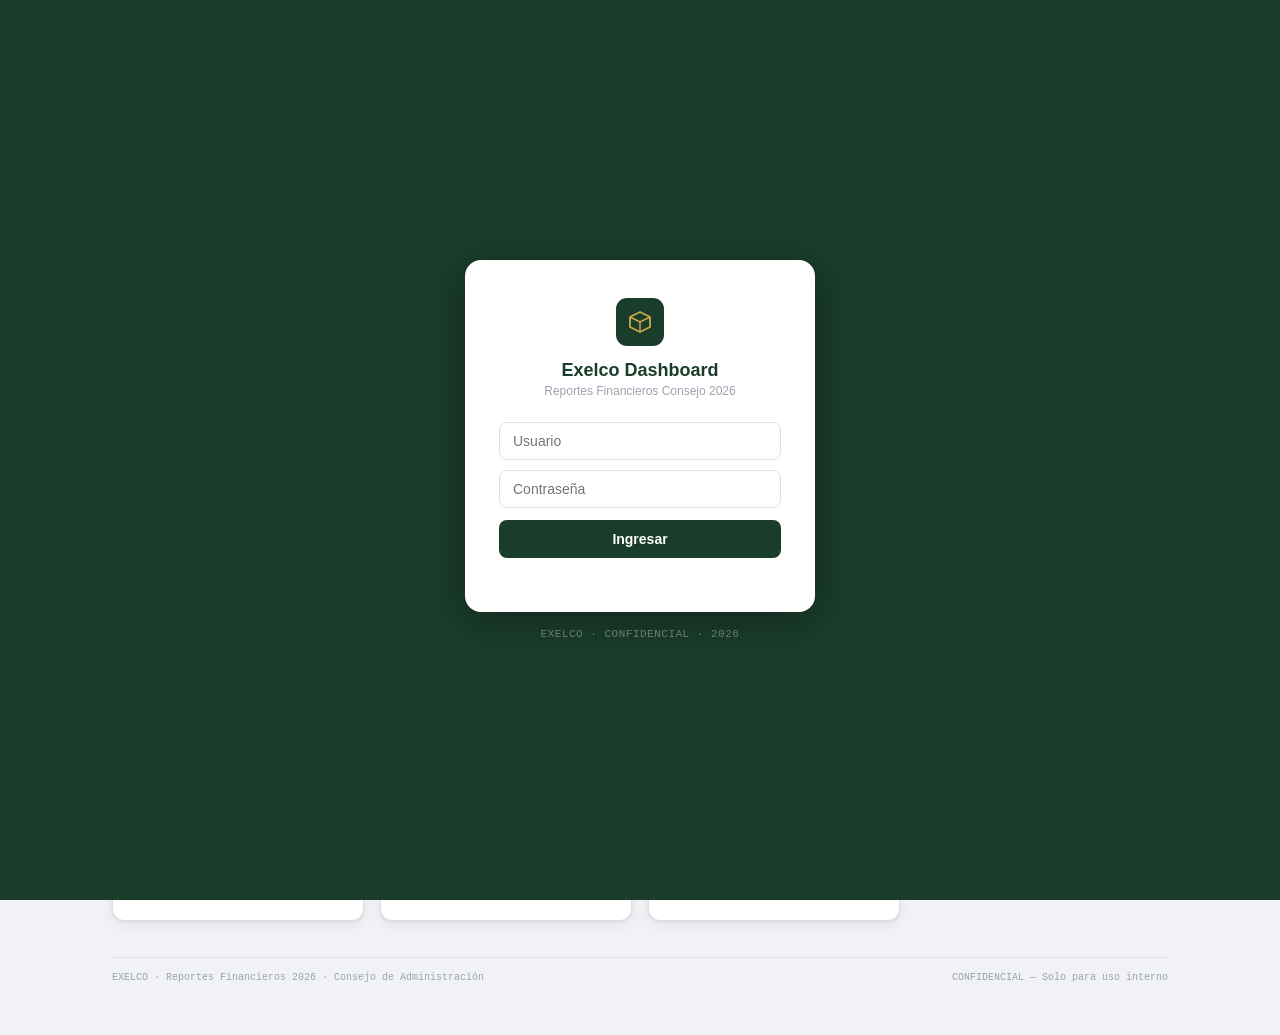
==== index.html @ ba6253e7 "Add files via upload" ====
<!DOCTYPE html>
<html lang="es">
<head>
<meta charset="UTF-8"><meta name="viewport" content="width=device-width,initial-scale=1">
<title>Exelco — Reportes Financieros 2026</title>
<link rel="stylesheet" href="styles.css">
<script src="auth.js"></script>
</head>
<body>

<!-- LOGIN OVERLAY -->
<div id="lov">
  <div class="lbox">
    <div class="llogo"><svg width="24" height="24" viewBox="0 0 24 24" fill="none"><path d="M12 2L2 7v10l10 5 10-5V7L12 2z" stroke="#c9a84c" stroke-width="1.8" fill="none"/><path d="M12 22V12M2 7l10 5 10-5" stroke="#c9a84c" stroke-width="1.5"/></svg></div>
    <h2>Exelco Dashboard</h2>
    <p>Reportes Financieros Consejo 2026</p>
    <input id="lu" class="lf" type="text" placeholder="Usuario" autocomplete="username">
    <input id="lp" class="lf" type="password" placeholder="Contraseña" autocomplete="current-password">
    <button class="lbtn" onclick="doLogin()">Ingresar</button>
    <div id="lerr" class="lerr"></div>
  </div>
  <div class="lbadge">EXELCO · CONFIDENCIAL · 2026</div>
</div>

<!-- TOPBAR -->
<nav class="topbar">
  <div class="tb-logo">
    <svg width="20" height="20" viewBox="0 0 24 24" fill="none"><path d="M12 2L2 7v10l10 5 10-5V7L12 2z" stroke="#c9a84c" stroke-width="1.8" fill="none"/><path d="M12 22V12M2 7l10 5 10-5" stroke="#c9a84c" stroke-width="1.5"/></svg>
    <span class="tb-brand">EXELCO</span>
  </div>
  <div class="tb-nav">
    <a href="index.html" class="tb-link active">Inicio</a>
    <a href="01_resumen.html" class="tb-link">01 · Resumen</a>
    <a href="02_ventas.html" class="tb-link">02 · Ventas</a>
    <a href="03_pl_bridge.html" class="tb-link">03 · P&L</a>
    <a href="04_divisiones.html" class="tb-link">04 · Divisiones</a>
    <a href="05_energia.html" class="tb-link">05 · Energía</a>
    <a href="06_alimentos.html" class="tb-link">06 · Alimentos</a>
    <a href="07_inmobiliaria.html" class="tb-link">07 · Inmobiliaria</a>
    <a href="08_flujo.html" class="tb-link">08 · Flujo</a>
    <a href="09_deuda.html" class="tb-link">09 · Deuda</a>
    <a href="10_operaciones.html" class="tb-link">10 · Operaciones</a>
    <a href="11_cartera.html" class="tb-link">11 · Cartera</a>
  </div>
  <div class="tb-right">
    <span class="badge-c">ENE–FEB 2026</span>
    <button class="logoutb" onclick="doLogout()">Salir</button>
  </div>
</nav>

<!-- MAIN -->
<main class="page">
  <div class="ph">
    <div class="ey">Exelco · Consejo de Administración</div>
    <h1>Reportes Financieros 2026</h1>
    <p class="sub">Selecciona una sección para ver el análisis detallado con datos de Enero y Febrero 2026</p>
  </div>

  <!-- KPI STRIP -->
  <div class="kpis kpis4" style="margin-bottom:28px">
    <div class="kpi cg">
      <div class="lb">Ventas Ene 2026</div>
      <div class="vl">356,169</div>
      <div class="dl neu">Miles MXN</div>
    </div>
    <div class="kpi cr">
      <div class="lb">Ventas Feb 2026</div>
      <div class="vl">310,593</div>
      <div class="dl neg">▼ −12.8% vs Ene</div>
    </div>
    <div class="kpi cgo">
      <div class="lb">UAFIR Ene 2026</div>
      <div class="vl">33,295</div>
      <div class="dl neu">Margen 9.3%</div>
    </div>
    <div class="kpi cr">
      <div class="lb">UAFIR Feb 2026</div>
      <div class="vl">17,338</div>
      <div class="dl neg">▼ Margen 5.6%</div>
    </div>
  </div>

  <div class="sdiv">Secciones del Reporte</div>

  <div class="hub">
    <a href="01_resumen.html" class="hub-card">
      <div class="hnum">01</div>
      <div class="hico">📊</div>
      <div class="htitle">Dashboard Ejecutivo</div>
      <div class="hdesc">KPIs principales: Ventas, UAFIR, Utilidad Neta y tipo de cambio. Vista consolidada Enero vs Febrero.</div>
      <div class="hbadge">Ene · Feb · Comparativo</div>
    </a>
    <a href="02_ventas.html" class="hub-card">
      <div class="hnum">02</div>
      <div class="hico">📉</div>
      <div class="htitle">Desaceleración de Ingresos</div>
      <div class="hdesc">Análisis de ventas por división. Desglose de la caída de −12.8% en febrero respecto a enero.</div>
      <div class="hbadge">Ene · Feb · Comparativo</div>
    </a>
    <a href="03_pl_bridge.html" class="hub-card">
      <div class="hnum">03</div>
      <div class="hico">🌉</div>
      <div class="htitle">Puente P&L</div>
      <div class="hdesc">Waterfall de Ventas → Costo Directo → Margen → OpEx → UAFIR → Utilidad Neta.</div>
      <div class="hbadge">Ene · Feb · Comparativo</div>
    </a>
    <a href="04_divisiones.html" class="hub-card">
      <div class="hnum">04</div>
      <div class="hico">🥧</div>
      <div class="htitle">Mezcla Divisional</div>
      <div class="hdesc">Composición porcentual de ventas por división: Gas LP, Gasolina, Alimentos, Inmobiliaria.</div>
      <div class="hbadge">Ene · Feb · Comparativo</div>
    </a>
    <a href="05_energia.html" class="hub-card">
      <div class="hnum">05</div>
      <div class="hico">⛽</div>
      <div class="htitle">División Energía</div>
      <div class="hdesc">Gas LP y Gasolina. Volúmenes, márgenes y comparativo mensual detallado.</div>
      <div class="hbadge">Ene · Feb · Comparativo</div>
    </a>
    <a href="06_alimentos.html" class="hub-card">
      <div class="hnum">06</div>
      <div class="hico">🍽️</div>
      <div class="htitle">División Alimentos</div>
      <div class="hdesc">Operaciones México y Estados Unidos. Ventas, costos y márgenes por mercado.</div>
      <div class="hbadge">Ene · Feb · Comparativo</div>
    </a>
    <a href="07_inmobiliaria.html" class="hub-card">
      <div class="hnum">07</div>
      <div class="hico">🏢</div>
      <div class="htitle">División Inmobiliaria</div>
      <div class="hdesc">Portafolio México y EU. Ingresos por renta, ocupación y comparativo mensual.</div>
      <div class="hbadge">Ene · Feb · Comparativo</div>
    </a>
    <a href="08_flujo.html" class="hub-card">
      <div class="hnum">08</div>
      <div class="hico">💧</div>
      <div class="htitle">Flujo de Efectivo</div>
      <div class="hdesc">Flujo operativo, de inversión y financiero. UAFIR FL y posición de caja.</div>
      <div class="hbadge">Ene · Feb · Comparativo</div>
    </a>
    <a href="09_deuda.html" class="hub-card">
      <div class="hnum">09</div>
      <div class="hico">🏦</div>
      <div class="htitle">Deuda</div>
      <div class="hdesc">Estructura de deuda total, vencimientos, cobertura y apalancamiento Deuda/UAFIR.</div>
      <div class="hbadge">Ene · Feb · Comparativo</div>
    </a>
    <a href="10_operaciones.html" class="hub-card">
      <div class="hnum">10</div>
      <div class="hico">👥</div>
      <div class="htitle">Operaciones & Personal</div>
      <div class="hdesc">Headcount por división, productividad, unidades operativas y métricas operacionales.</div>
      <div class="hbadge">Ene · Feb · Comparativo</div>
    </a>
    <a href="11_cartera.html" class="hub-card">
      <div class="hnum">11</div>
      <div class="hico">📋</div>
      <div class="htitle">Cartera Vencida</div>
      <div class="hdesc">Análisis de cuentas por cobrar vencidas por división. Antigüedad y concentración de riesgo.</div>
      <div class="hbadge">Ene · Feb · Comparativo</div>
    </a>
  </div>

  <div class="foot">
    <span>EXELCO · Reportes Financieros 2026 · Consejo de Administración</span>
    <span>CONFIDENCIAL — Solo para uso interno</span>
  </div>
</main>
</body>
</html>
---- styles.css ----
/* ═══════════════════════════════════════════
   EXELCO BRAND TOKENS & SHARED STYLES 2026
═══════════════════════════════════════════ */
:root{
  --g900:#0d1f16;--g800:#1a3d2b;--g700:#1f5c37;--g600:#2e7d4f;
  --g100:#e8f4ec;--g050:#f4faf6;
  --gold:#c9a84c;--gold-d:#a07c2a;--gold-l:#f5ecd0;
  --navy:#1e3a5f;--navy-l:#2b4f82;
  --gbar:#9b9ea0;
  --gray100:#f5f5f5;--gray200:#e9e9e9;--gray400:#9ca3af;
  --gray600:#6b7280;--gray800:#1f2937;
  --red:#c0392b;--red-l:#fde8e6;
  --amber:#d97706;--amber-l:#fef3c7;
  --bg:#f0f2f5;--card:#fff;--brd:#dde1e7;
  --sh:0 1px 3px rgba(0,0,0,.07),0 4px 14px rgba(0,0,0,.06);
  --r:10px;--tr:.16s cubic-bezier(.4,0,.2,1);
}
*,*::before,*::after{box-sizing:border-box;margin:0;padding:0}
body{font-family:'Inter',-apple-system,BlinkMacSystemFont,'Segoe UI',sans-serif;background:var(--bg);color:var(--gray800);min-height:100vh}
button{cursor:pointer;font-family:inherit;border:none;background:none}

/* LOGIN */
#lov{position:fixed;inset:0;z-index:9999;background:var(--g800);display:flex;align-items:center;justify-content:center;flex-direction:column;gap:0}
#lov.hide{display:none}
.lbox{background:#fff;border-radius:16px;padding:38px 34px 30px;width:100%;max-width:350px;box-shadow:0 8px 40px rgba(0,0,0,.35);text-align:center}
.llogo{width:48px;height:48px;background:var(--g800);border-radius:11px;display:flex;align-items:center;justify-content:center;margin:0 auto 14px}
.lbox h2{font-size:18px;font-weight:800;color:var(--g800);margin-bottom:3px}
.lbox p{font-size:12px;color:var(--gray400);margin-bottom:24px}
.lf{width:100%;padding:10px 13px;border:1.5px solid var(--brd);border-radius:8px;font-size:14px;font-family:inherit;color:var(--gray800);outline:none;transition:border var(--tr);margin-bottom:10px;display:block}
.lf:focus{border-color:var(--g700)}
.lbtn{width:100%;padding:11px;background:var(--g800);color:#fff;border-radius:8px;font-size:14px;font-weight:700;transition:background var(--tr);margin-top:2px}
.lbtn:hover{background:var(--g700)}
.lerr{font-size:12px;color:var(--red);margin-top:9px;min-height:15px;font-weight:500}
.lbadge{margin-top:16px;font-size:11px;color:rgba(255,255,255,.35);font-family:'Courier New',monospace;letter-spacing:.5px}

/* TOPBAR */
.topbar{background:var(--g900);border-bottom:3px solid var(--gold);height:50px;padding:0 16px;display:flex;align-items:center;gap:0;position:sticky;top:0;z-index:100;box-shadow:0 2px 12px rgba(0,0,0,.3);overflow:hidden}
.tb-logo{display:flex;align-items:center;gap:8px;padding:0 12px 0 4px;border-right:1px solid rgba(255,255,255,.12);margin-right:8px;flex-shrink:0}
.tb-brand{font-size:14px;font-weight:800;color:#fff;letter-spacing:-.2px}
.tb-nav{display:flex;gap:0;overflow-x:auto;flex:1;scrollbar-width:none}
.tb-nav::-webkit-scrollbar{display:none}
.tb-link{font-size:11px;font-weight:600;color:rgba(255,255,255,.55);padding:0 11px;height:50px;display:flex;align-items:center;white-space:nowrap;border-bottom:2px solid transparent;transition:all var(--tr);text-decoration:none}
.tb-link:hover{color:rgba(255,255,255,.9);background:rgba(255,255,255,.06)}
.tb-link.active{color:var(--gold);border-bottom-color:var(--gold)}
.tb-right{display:flex;align-items:center;gap:8px;flex-shrink:0;margin-left:8px;padding-left:8px;border-left:1px solid rgba(255,255,255,.12)}
.badge-c{background:rgba(201,168,76,.18);color:var(--gold);border:1px solid rgba(201,168,76,.3);font-size:10px;padding:2px 8px;border-radius:20px;font-family:'Courier New',monospace;letter-spacing:.4px;font-weight:600}
.logoutb{font-size:11px;color:rgba(255,255,255,.4);padding:3px 9px;border:1px solid rgba(255,255,255,.14);border-radius:5px;transition:all var(--tr)}
.logoutb:hover{color:rgba(255,255,255,.75);border-color:rgba(255,255,255,.28)}
.accent-bar{height:3px;background:linear-gradient(90deg,var(--gold) 0%,#e8d5a0 55%,transparent 100%)}

/* PAGE */
.page{max-width:1100px;margin:0 auto;padding:24px 22px 52px}
.ph{margin-bottom:22px}
.ph .ey{font-size:10px;text-transform:uppercase;letter-spacing:1.3px;color:var(--gold-d);font-weight:700;margin-bottom:4px}
.ph h1{font-size:22px;font-weight:800;color:var(--g800);line-height:1.2}
.ph .sub{font-size:12px;color:var(--gray600);margin-top:3px}

/* MONTH TABS */
.mtabs{display:flex;gap:3px;background:var(--gray200);padding:3px;border-radius:9px;width:fit-content;margin-bottom:22px}
.mtab{padding:7px 20px;border-radius:6px;font-size:12px;font-weight:600;color:var(--gray600);transition:all var(--tr)}
.mtab:hover{background:rgba(255,255,255,.6);color:var(--g800)}
.mtab.on{background:var(--g800);color:#fff;box-shadow:0 2px 7px rgba(26,61,43,.3)}
.mpnl{display:none}.mpnl.on{display:block}

/* KPI STRIP */
.kpis{display:grid;grid-template-columns:repeat(3,1fr);gap:12px;margin-bottom:18px}
.kpis4{grid-template-columns:repeat(4,1fr)}
.kpi{background:var(--card);border:1px solid var(--brd);border-radius:var(--r);padding:15px 17px;box-shadow:var(--sh);position:relative;overflow:hidden}
.kpi::before{content:'';position:absolute;top:0;left:0;right:0;height:3px}
.kpi.cg::before{background:var(--g600)}.kpi.cn::before{background:var(--navy)}
.kpi.cgr::before{background:var(--gbar)}.kpi.cr::before{background:var(--red)}
.kpi.cgo::before{background:var(--gold)}.kpi.cam::before{background:var(--amber)}
.kpi .lb{font-size:10px;text-transform:uppercase;letter-spacing:.8px;color:var(--gray400);font-weight:700;margin-bottom:5px}
.kpi .vl{font-size:24px;font-weight:800;line-height:1;font-family:'Courier New',monospace}
.kpi.cg .vl{color:var(--g700)}.kpi.cn .vl{color:var(--navy)}
.kpi.cgr .vl{color:var(--gbar)}.kpi.cr .vl{color:var(--red)}
.kpi.cgo .vl{color:var(--gold-d)}.kpi.cam .vl{color:var(--amber)}
.kpi .dl{font-size:11px;font-weight:600;margin-top:6px;display:flex;align-items:center;gap:4px}
.dl.neg{color:var(--red)}.dl.pos{color:var(--g600)}.dl.neu{color:var(--gray600)}

/* CHART CARD */
.cc{background:var(--card);border:1px solid var(--brd);border-radius:12px;box-shadow:var(--sh);padding:20px 24px 22px;margin-bottom:14px}
.cc-head{display:flex;align-items:flex-start;justify-content:space-between;margin-bottom:18px;flex-wrap:wrap;gap:10px}
.cc-head .ey{font-size:10px;text-transform:uppercase;letter-spacing:1px;color:var(--gold-d);font-weight:700;margin-bottom:2px}
.cc-head h2{font-size:17px;font-weight:800;color:var(--g800)}
.cc-head p{font-size:12px;color:var(--gray600);margin-top:2px}
.leg{display:flex;gap:12px;flex-wrap:wrap;align-self:flex-start}
.li{display:flex;align-items:center;gap:5px;font-size:11px;color:var(--gray600);font-weight:500}
.ld{width:10px;height:10px;border-radius:2px;flex-shrink:0}
.cw{position:relative;height:320px}
.cw-sm{height:220px}.cw-md{height:280px}.cw-lg{height:380px}

/* INSIGHT BOX */
.ins{background:var(--g050);border-left:4px solid var(--gold);border-radius:0 7px 7px 0;padding:12px 16px;margin-top:14px;font-size:12px;color:var(--gray800);line-height:1.65}
.ins strong{color:var(--g800)}

/* GRIDS */
.g2{display:grid;grid-template-columns:1fr 1fr;gap:14px;margin-bottom:14px}
.g3{display:grid;grid-template-columns:repeat(3,1fr);gap:14px;margin-bottom:14px}

/* METRIC ROW */
.mrow{display:flex;justify-content:space-between;align-items:center;padding:9px 0;border-bottom:1px solid var(--brd)}
.mrow:last-child{border-bottom:none}
.mrow .mk{font-size:12px;color:var(--gray600);font-weight:500}
.mrow .mv{font-size:12px;font-weight:700;font-family:'Courier New',monospace;color:var(--g800)}
.mrow .mv.r{color:var(--red)}.mrow .mv.go{color:var(--gold-d)}.mrow .mv.p{color:var(--g600)}

/* DIVISION CARD */
.divc{background:var(--card);border:1px solid var(--brd);border-radius:var(--r);padding:18px 20px;box-shadow:var(--sh)}
.divc .dtitle{font-size:14px;font-weight:800;color:var(--g800);margin-bottom:3px}
.divc .dsub{font-size:11px;color:var(--gray600);margin-bottom:12px}
.divc .dval{font-size:22px;font-weight:800;font-family:'Courier New',monospace;color:var(--g800)}
.dmarg{display:inline-block;font-size:12px;font-weight:700;padding:3px 10px;border-radius:20px;margin-top:6px}
.dmarg.g{background:var(--g100);color:var(--g700)}
.dmarg.go{background:var(--gold-l);color:var(--gold-d)}
.dmarg.n{background:#e8f0fa;color:var(--navy)}

/* SECTION LABEL */
.sdiv{font-size:10px;text-transform:uppercase;letter-spacing:1.2px;color:var(--gray400);font-weight:700;margin:20px 0 12px;display:flex;align-items:center;gap:8px}
.sdiv::after{content:'';flex:1;height:1px;background:var(--brd)}

/* TABLE */
.dtbl{width:100%;border-collapse:collapse;font-size:12px}
.dtbl th{padding:8px 12px;text-align:left;font-size:10px;text-transform:uppercase;letter-spacing:.7px;background:var(--gray100);color:var(--gray600);font-family:inherit;font-weight:700}
.dtbl th:first-child{border-radius:6px 0 0 6px}.dtbl th:last-child{border-radius:0 6px 6px 0}
.dtbl td{padding:9px 12px;border-bottom:1px solid var(--brd);font-family:'Courier New',monospace}
.dtbl tbody tr:last-child td{border-bottom:none}
.dtbl .metric{font-family:inherit;font-weight:600;color:var(--gray800)}
.dtbl .ng{color:var(--g700)}.dtbl .nr{color:var(--red)}.dtbl .ngo{color:var(--gold-d)}.dtbl .np{color:var(--g600)}
.dtbl .fw7{font-weight:700}
.badge{display:inline-block;font-size:10px;font-weight:700;padding:2px 8px;border-radius:4px;font-family:inherit}
.badge.g{background:var(--g100);color:var(--g700)}
.badge.r{background:var(--red-l);color:var(--red)}
.badge.go{background:var(--gold-l);color:var(--gold-d)}

/* PROGRESS BAR */
.prog-row{display:flex;align-items:center;gap:10px;margin-bottom:8px}
.prog-lbl{font-size:11px;color:var(--gray800);font-weight:500;width:130px;flex-shrink:0}
.prog-bar{flex:1;height:7px;background:var(--gray200);border-radius:4px;overflow:hidden}
.prog-fill{height:100%;border-radius:4px}
.prog-val{font-size:11px;font-weight:700;font-family:'Courier New',monospace;width:50px;text-align:right;flex-shrink:0}

/* FOOTER */
.foot{margin-top:36px;padding-top:14px;border-top:1px solid var(--brd);display:flex;justify-content:space-between;align-items:center;font-size:10px;color:var(--gray400);font-family:'Courier New',monospace;flex-wrap:wrap;gap:6px}

/* INDEX CARDS */
.hub{display:grid;grid-template-columns:repeat(auto-fill,minmax(220px,1fr));gap:16px;margin-top:24px}
.hub-card{background:var(--card);border:1px solid var(--brd);border-radius:12px;padding:20px;box-shadow:var(--sh);text-decoration:none;color:inherit;transition:all var(--tr);display:block}
.hub-card:hover{transform:translateY(-2px);box-shadow:0 4px 20px rgba(0,0,0,.12);border-color:var(--gold)}
.hub-card .hnum{font-size:11px;font-weight:700;color:var(--gold-d);margin-bottom:6px;font-family:'Courier New',monospace}
.hub-card .hico{font-size:28px;margin-bottom:8px}
.hub-card .htitle{font-size:14px;font-weight:800;color:var(--g800);margin-bottom:4px}
.hub-card .hdesc{font-size:11px;color:var(--gray600);line-height:1.5}
.hub-card .hbadge{margin-top:12px;font-size:10px;font-weight:600;padding:3px 8px;border-radius:20px;background:var(--g100);color:var(--g700);display:inline-block}

@media(max-width:680px){
  .kpis,.kpis4{grid-template-columns:1fr 1fr}
  .g2,.g3{grid-template-columns:1fr}
  .mtab{padding:6px 12px;font-size:11px}
}
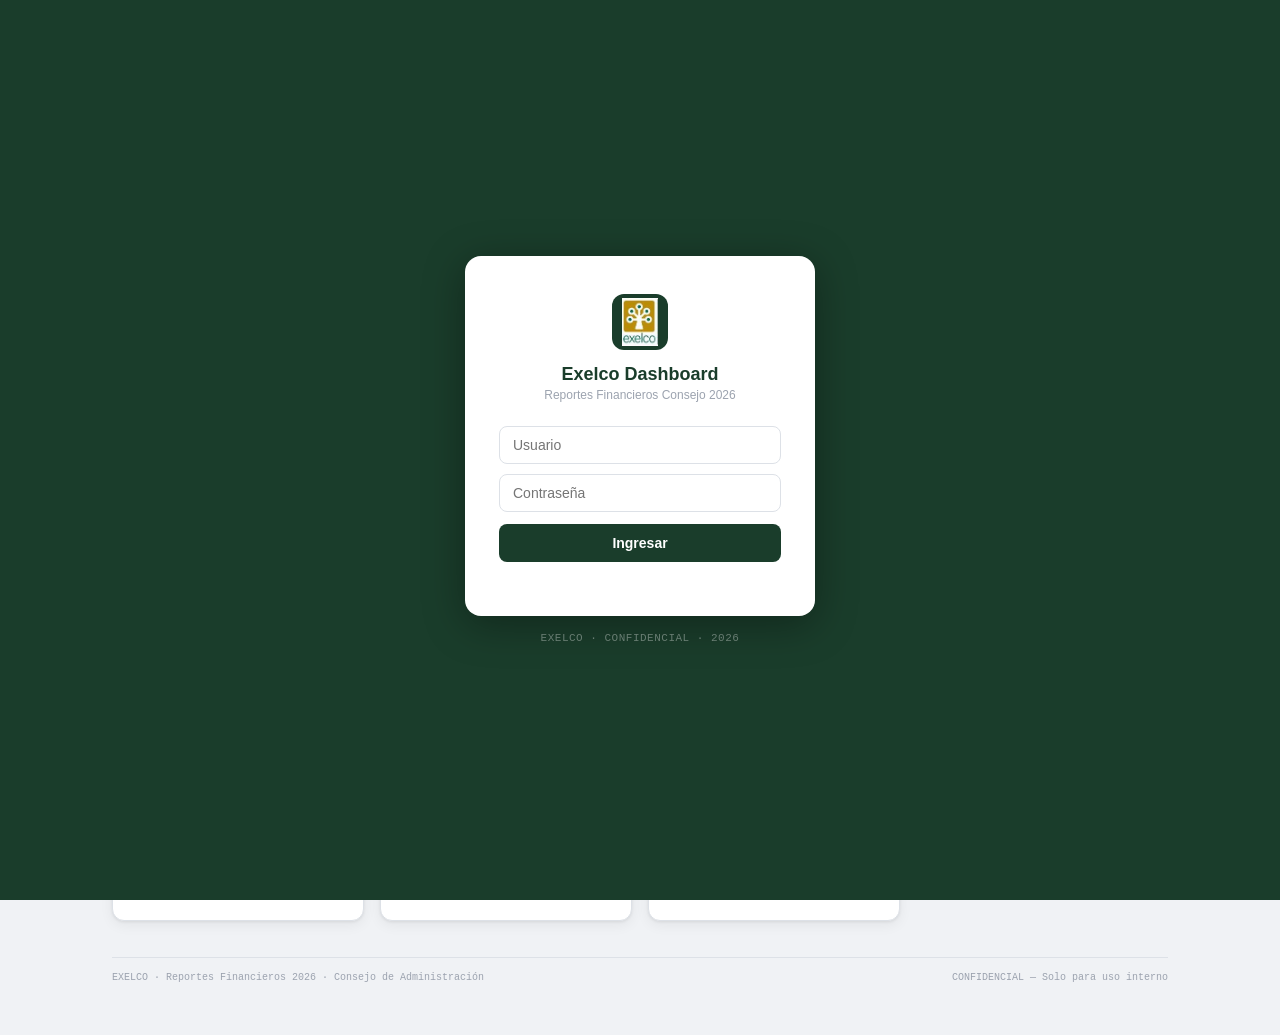
==== commit 1047f1f9: "Add files via upload" ====
--- a/index.html
+++ b/index.html
@@ -2,6 +2,7 @@
 <html lang="es">
 <head>
 <meta charset="UTF-8"><meta name="viewport" content="width=device-width,initial-scale=1">
+<link rel="icon" href="exelco.ico" type="image/x-icon">
 <title>Exelco — Reportes Financieros 2026</title>
 <link rel="stylesheet" href="styles.css">
 <script src="auth.js"></script>
@@ -11,7 +12,7 @@
 <!-- LOGIN OVERLAY -->
 <div id="lov">
   <div class="lbox">
-    <div class="llogo"><svg width="24" height="24" viewBox="0 0 24 24" fill="none"><path d="M12 2L2 7v10l10 5 10-5V7L12 2z" stroke="#c9a84c" stroke-width="1.8" fill="none"/><path d="M12 22V12M2 7l10 5 10-5" stroke="#c9a84c" stroke-width="1.5"/></svg></div>
+    <div class="llogo"><img src="exelco.ico" class="lico-img" alt="Exelco"></div>
     <h2>Exelco Dashboard</h2>
     <p>Reportes Financieros Consejo 2026</p>
     <input id="lu" class="lf" type="text" placeholder="Usuario" autocomplete="username">
@@ -25,7 +26,7 @@
 <!-- TOPBAR -->
 <nav class="topbar">
   <div class="tb-logo">
-    <svg width="20" height="20" viewBox="0 0 24 24" fill="none"><path d="M12 2L2 7v10l10 5 10-5V7L12 2z" stroke="#c9a84c" stroke-width="1.8" fill="none"/><path d="M12 22V12M2 7l10 5 10-5" stroke="#c9a84c" stroke-width="1.5"/></svg>
+    <img src="exelco.ico" class="tb-ico" alt="Exelco">
     <span class="tb-brand">EXELCO</span>
   </div>
   <div class="tb-nav">
--- a/styles.css
+++ b/styles.css
@@ -23,7 +23,8 @@
 #lov{position:fixed;inset:0;z-index:9999;background:var(--g800);display:flex;align-items:center;justify-content:center;flex-direction:column;gap:0}
 #lov.hide{display:none}
 .lbox{background:#fff;border-radius:16px;padding:38px 34px 30px;width:100%;max-width:350px;box-shadow:0 8px 40px rgba(0,0,0,.35);text-align:center}
-.llogo{width:48px;height:48px;background:var(--g800);border-radius:11px;display:flex;align-items:center;justify-content:center;margin:0 auto 14px}
+.llogo{width:56px;height:56px;background:var(--g800);border-radius:12px;display:flex;align-items:center;justify-content:center;margin:0 auto 14px;overflow:hidden;padding:4px}
+.lico-img{width:100%;height:100%;object-fit:contain;display:block}
 .lbox h2{font-size:18px;font-weight:800;color:var(--g800);margin-bottom:3px}
 .lbox p{font-size:12px;color:var(--gray400);margin-bottom:24px}
 .lf{width:100%;padding:10px 13px;border:1.5px solid var(--brd);border-radius:8px;font-size:14px;font-family:inherit;color:var(--gray800);outline:none;transition:border var(--tr);margin-bottom:10px;display:block}
@@ -36,6 +37,7 @@
 /* TOPBAR */
 .topbar{background:var(--g900);border-bottom:3px solid var(--gold);height:50px;padding:0 16px;display:flex;align-items:center;gap:0;position:sticky;top:0;z-index:100;box-shadow:0 2px 12px rgba(0,0,0,.3);overflow:hidden}
 .tb-logo{display:flex;align-items:center;gap:8px;padding:0 12px 0 4px;border-right:1px solid rgba(255,255,255,.12);margin-right:8px;flex-shrink:0}
+.tb-ico{width:26px;height:26px;object-fit:contain;display:block;flex-shrink:0}
 .tb-brand{font-size:14px;font-weight:800;color:#fff;letter-spacing:-.2px}
 .tb-nav{display:flex;gap:0;overflow-x:auto;flex:1;scrollbar-width:none}
 .tb-nav::-webkit-scrollbar{display:none}
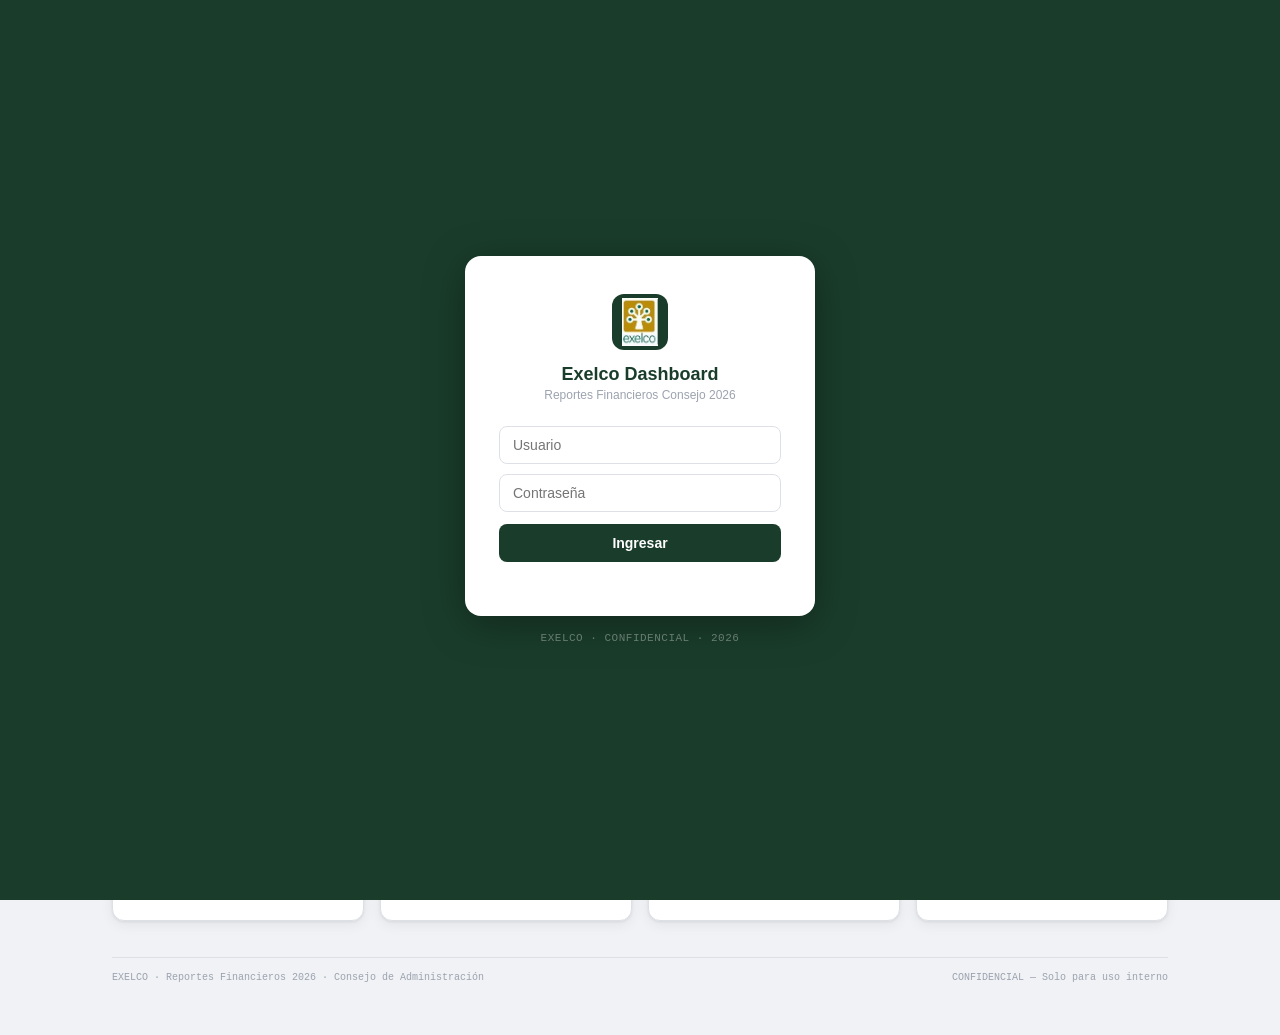
==== commit 776fe773: "Add files via upload" ====
--- a/index.html
+++ b/index.html
@@ -39,6 +39,7 @@
     <a href="06_alimentos.html" class="tb-link">06 · Alimentos</a>
     <a href="07_inmobiliaria.html" class="tb-link">07 · Inmobiliaria</a>
     <a href="08_flujo.html" class="tb-link">08 · Flujo</a>
+    <a href="08b_flujo_corp.html" class="tb-link">08b · F.Corp</a>
     <a href="09_deuda.html" class="tb-link">09 · Deuda</a>
     <a href="10_operaciones.html" class="tb-link">10 · Operaciones</a>
     <a href="11_cartera.html" class="tb-link">11 · Cartera</a>
@@ -140,6 +141,13 @@
       <div class="hdesc">Flujo operativo, de inversión y financiero. UAFIR FL y posición de caja.</div>
       <div class="hbadge">Ene · Feb · Comparativo</div>
     </a>
+    <a href="08b_flujo_corp.html" class="hub-card">
+      <div class="hnum">08b</div>
+      <div class="hico">⚖️</div>
+      <div class="htitle">Flujo Corporativo</div>
+      <div class="hdesc">Balance visual de ingresos y egresos corporativos. Escala interactiva mes a mes con detalle vs presupuesto.</div>
+      <div class="hbadge">Ene · Feb · Comparativo</div>
+    </a>
     <a href="09_deuda.html" class="hub-card">
       <div class="hnum">09</div>
       <div class="hico">🏦</div>
--- a/styles.css
+++ b/styles.css
@@ -80,6 +80,32 @@
 .kpi .dl{font-size:11px;font-weight:600;margin-top:6px;display:flex;align-items:center;gap:4px}
 .dl.neg{color:var(--red)}.dl.pos{color:var(--g600)}.dl.neu{color:var(--gray600)}
 
+/* BIG KPI CARDS (estilo ejecutivo con flechas) */
+.kpis-big{display:grid;grid-template-columns:repeat(3,1fr);gap:16px;margin-bottom:22px}
+.kpi-big{background:var(--card);border-radius:12px;border-top:5px solid var(--brd);padding:22px 24px 20px;box-shadow:var(--sh);position:relative}
+.kpi-big.kb-red{border-top-color:var(--red)}
+.kpi-big.kb-grn{border-top-color:var(--g600)}
+.kpi-big.kb-gld{border-top-color:var(--gold)}
+.kpi-big.kb-nvy{border-top-color:var(--navy)}
+.kb-title{font-size:15px;font-weight:700;color:var(--gray800);line-height:1.2;margin-bottom:2px}
+.kb-sub{font-size:11px;color:var(--gray400);margin-bottom:14px}
+.kb-val{font-size:48px;font-weight:800;line-height:1;letter-spacing:-1.5px;margin-bottom:16px;font-family:'Inter Tight','Inter',-apple-system,sans-serif}
+.kb-red .kb-val{color:var(--red)}
+.kb-grn .kb-val{color:var(--g700)}
+.kb-gld .kb-val{color:var(--gold-d)}
+.kb-nvy .kb-val{color:var(--navy)}
+.kb-rows{display:flex;flex-direction:column;gap:8px}
+.kb-row{display:flex;align-items:center;gap:8px}
+.kb-arrow{font-size:0;width:0;height:0;flex-shrink:0}
+.kb-arrow.dn{border-left:9px solid transparent;border-right:9px solid transparent;border-top:14px solid var(--red)}
+.kb-arrow.up{border-left:9px solid transparent;border-right:9px solid transparent;border-bottom:14px solid var(--g600)}
+.kb-pct{font-size:22px;font-weight:800;line-height:1;letter-spacing:-.5px}
+.kb-row.row-red .kb-pct{color:var(--red)}
+.kb-row.row-grn .kb-pct{color:var(--g700)}
+.kb-lbl{font-size:12px;color:var(--gray600);font-weight:500;white-space:nowrap}
+/* responsive */
+@media(max-width:700px){.kpis-big{grid-template-columns:1fr}.kb-val{font-size:38px}}
+
 /* CHART CARD */
 .cc{background:var(--card);border:1px solid var(--brd);border-radius:12px;box-shadow:var(--sh);padding:20px 24px 22px;margin-bottom:14px}
 .cc-head{display:flex;align-items:flex-start;justify-content:space-between;margin-bottom:18px;flex-wrap:wrap;gap:10px}
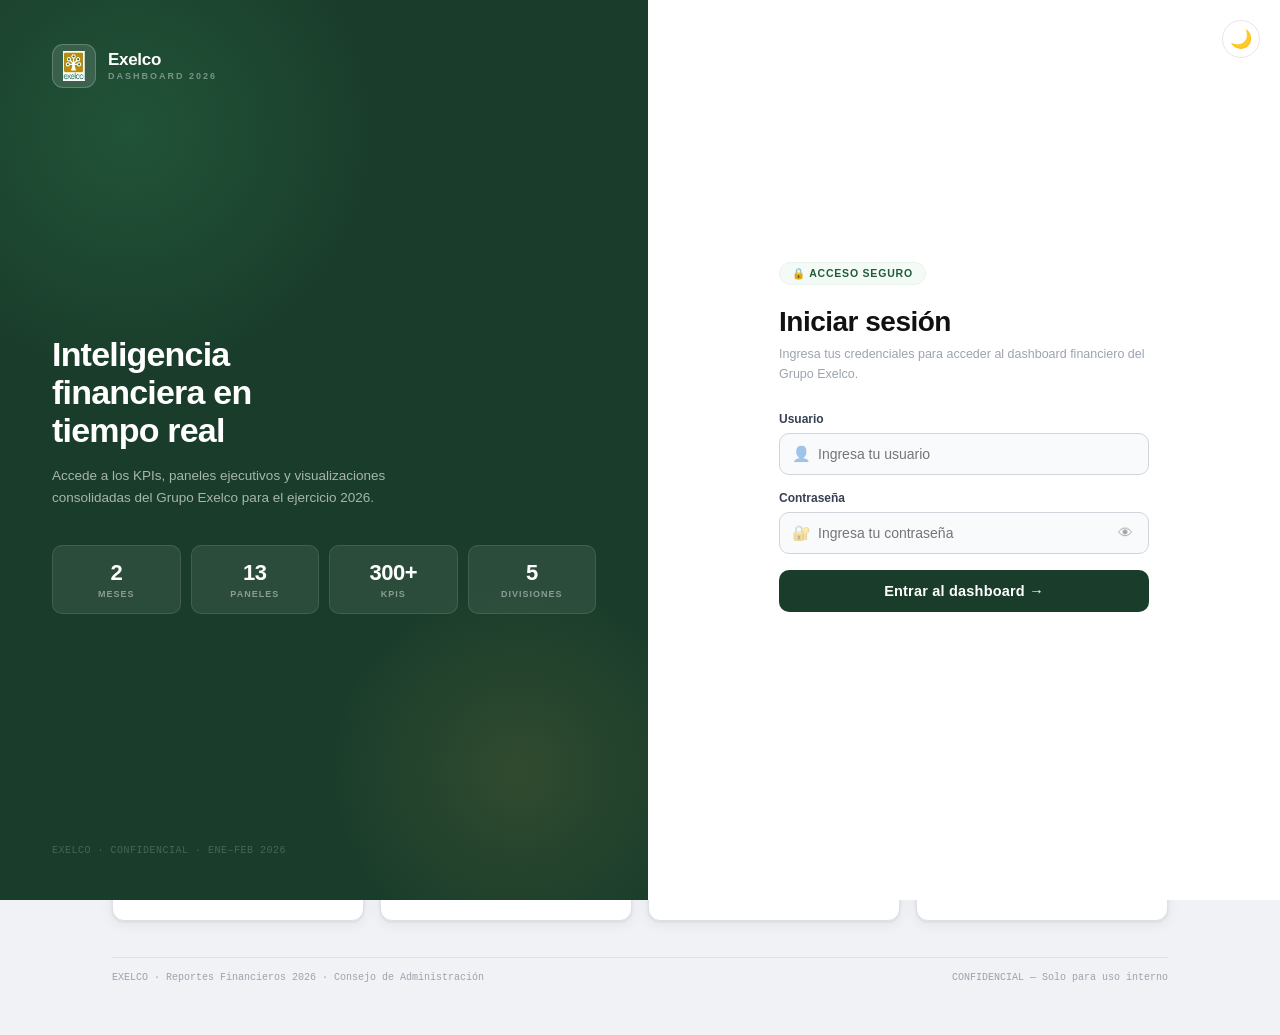
==== commit 231fd28c: "Add files via upload" ====
--- a/index.html
+++ b/index.html
@@ -33,7 +33,8 @@
     <a href="index.html" class="tb-link active">Inicio</a>
     <a href="01_resumen.html" class="tb-link">01 · Resumen</a>
     <a href="02_ventas.html" class="tb-link">02 · Ventas</a>
-    <a href="03_pl_bridge.html" class="tb-link">03 · P&L</a>
+    <a href="02b_tendencias.html" class="tb-link">02b · Tendencias</a>
+    <a href="03_pl_bridge.html" class="tb-link">03 · E.R.</a>
     <a href="04_divisiones.html" class="tb-link">04 · Divisiones</a>
     <a href="05_energia.html" class="tb-link">05 · Energía</a>
     <a href="06_alimentos.html" class="tb-link">06 · Alimentos</a>
@@ -102,7 +103,7 @@
     <a href="03_pl_bridge.html" class="hub-card">
       <div class="hnum">03</div>
       <div class="hico">🌉</div>
-      <div class="htitle">Puente P&L</div>
+      <div class="htitle">Estado de Resultado</div>
       <div class="hdesc">Waterfall de Ventas → Costo Directo → Margen → OpEx → UAFIR → Utilidad Neta.</div>
       <div class="hbadge">Ene · Feb · Comparativo</div>
     </a>
--- a/styles.css
+++ b/styles.css
@@ -19,20 +19,63 @@
 body{font-family:'Inter',-apple-system,BlinkMacSystemFont,'Segoe UI',sans-serif;background:var(--bg);color:var(--gray800);min-height:100vh}
 button{cursor:pointer;font-family:inherit;border:none;background:none}
 
-/* LOGIN */
-#lov{position:fixed;inset:0;z-index:9999;background:var(--g800);display:flex;align-items:center;justify-content:center;flex-direction:column;gap:0}
+/* LOGIN — TWO PANEL */
+#lov{position:fixed;inset:0;z-index:9999;display:flex;flex-direction:row;align-items:stretch}
 #lov.hide{display:none}
-.lbox{background:#fff;border-radius:16px;padding:38px 34px 30px;width:100%;max-width:350px;box-shadow:0 8px 40px rgba(0,0,0,.35);text-align:center}
-.llogo{width:56px;height:56px;background:var(--g800);border-radius:12px;display:flex;align-items:center;justify-content:center;margin:0 auto 14px;overflow:hidden;padding:4px}
-.lico-img{width:100%;height:100%;object-fit:contain;display:block}
-.lbox h2{font-size:18px;font-weight:800;color:var(--g800);margin-bottom:3px}
-.lbox p{font-size:12px;color:var(--gray400);margin-bottom:24px}
-.lf{width:100%;padding:10px 13px;border:1.5px solid var(--brd);border-radius:8px;font-size:14px;font-family:inherit;color:var(--gray800);outline:none;transition:border var(--tr);margin-bottom:10px;display:block}
-.lf:focus{border-color:var(--g700)}
-.lbtn{width:100%;padding:11px;background:var(--g800);color:#fff;border-radius:8px;font-size:14px;font-weight:700;transition:background var(--tr);margin-top:2px}
-.lbtn:hover{background:var(--g700)}
-.lerr{font-size:12px;color:var(--red);margin-top:9px;min-height:15px;font-weight:500}
-.lbadge{margin-top:16px;font-size:11px;color:rgba(255,255,255,.35);font-family:'Courier New',monospace;letter-spacing:.5px}
+.lbox,.lbadge,.llogo,.lico-img,.lf,.lbtn{display:none}/* legacy stubs */
+.lerr{font-size:12px;color:var(--red);min-height:16px;font-weight:500}
+
+.l-panel-left{flex:1;background:var(--g800);display:flex;flex-direction:column;justify-content:space-between;padding:44px 52px;position:relative;overflow:hidden;min-width:0}
+.l-panel-left::before,.l-panel-left::after{content:'';position:absolute;border-radius:50%;pointer-events:none}
+.l-panel-left::before{width:500px;height:500px;background:radial-gradient(circle,rgba(46,125,79,.35) 0%,transparent 70%);top:-120px;left:-120px}
+.l-panel-left::after{width:380px;height:380px;background:radial-gradient(circle,rgba(201,168,76,.13) 0%,transparent 70%);bottom:-60px;right:-60px}
+.l-panel-left>*{position:relative;z-index:1}
+.l-brand-row{display:flex;align-items:center;gap:12px}
+.l-brand-ico{width:44px;height:44px;background:rgba(255,255,255,.12);border-radius:11px;padding:6px;object-fit:contain;border:1px solid rgba(255,255,255,.2)}
+.l-brand-name{font-size:17px;font-weight:900;color:#fff;letter-spacing:-.3px;line-height:1.1}
+.l-brand-sub{font-size:9px;font-weight:700;color:rgba(255,255,255,.4);letter-spacing:2px;text-transform:uppercase;margin-top:2px}
+.l-hero{flex:1;display:flex;flex-direction:column;justify-content:center;padding:48px 0 32px}
+.l-hero-title{font-size:34px;font-weight:900;color:#fff;line-height:1.12;letter-spacing:-.8px;margin-bottom:16px}
+.l-hero-desc{font-size:13.5px;color:rgba(255,255,255,.62);line-height:1.65;max-width:380px;margin-bottom:36px}
+.l-stats-grid{display:grid;grid-template-columns:repeat(4,1fr);gap:10px}
+.l-stat-box{background:rgba(255,255,255,.08);border-radius:10px;padding:14px 8px;border:1px solid rgba(255,255,255,.1);text-align:center;transition:background .15s}
+.l-stat-box:hover{background:rgba(255,255,255,.13)}
+.l-stat-n{display:block;font-size:22px;font-weight:900;color:#fff;letter-spacing:-.5px}
+.l-stat-l{display:block;font-size:9px;font-weight:600;color:rgba(255,255,255,.45);text-transform:uppercase;letter-spacing:1px;margin-top:3px}
+.l-conf{font-size:10px;color:rgba(255,255,255,.2);font-family:'Courier New',monospace;letter-spacing:.5px}
+
+.l-panel-right{flex:1;background:#fff;display:flex;flex-direction:column;justify-content:center;align-items:center;padding:44px;position:relative;min-width:0}
+html.dark .l-panel-right{background:#0d1912}
+.l-dm-btn{position:absolute;top:20px;right:20px;width:38px;height:38px;border-radius:50%;border:1.5px solid rgba(0,0,0,.1);background:transparent;font-size:18px;display:flex;align-items:center;justify-content:center;transition:all .2s;line-height:1}
+.l-dm-btn:hover{background:rgba(0,0,0,.06);transform:scale(1.08)}
+html.dark .l-dm-btn{border-color:rgba(255,255,255,.15)}
+html.dark .l-dm-btn:hover{background:rgba(255,255,255,.08)}
+.l-form-inner{width:100%;max-width:370px}
+.l-access-badge{display:inline-flex;align-items:center;gap:5px;font-size:10.5px;font-weight:700;color:var(--g700);background:var(--g050);padding:4px 12px;border-radius:20px;letter-spacing:.8px;text-transform:uppercase;margin-bottom:22px;border:1px solid var(--g100)}
+html.dark .l-access-badge{background:rgba(46,125,79,.15);color:#5eb87a;border-color:rgba(46,125,79,.25)}
+.l-form-title{font-size:28px;font-weight:900;color:#111;letter-spacing:-.5px;margin-bottom:6px;line-height:1.1}
+html.dark .l-form-title{color:#ddeee2}
+.l-form-sub{font-size:12.5px;color:var(--gray400);line-height:1.6;margin-bottom:28px}
+html.dark .l-form-sub{color:#6a8a6e}
+.l-fld{margin-bottom:16px}
+.l-lbl{display:block;font-size:12px;font-weight:600;color:#374151;margin-bottom:7px}
+html.dark .l-lbl{color:#8aaa8e}
+.l-inp-wrap{position:relative;display:flex;align-items:center}
+.l-inp-ico{position:absolute;left:13px;font-size:15px;pointer-events:none;opacity:.4;line-height:1}
+.l-inp{width:100%;padding:12px 13px 12px 38px;border:1.5px solid #d1d5db;border-radius:10px;font-size:14px;font-family:inherit;color:#111;background:#f9fafb;outline:none;transition:all .16s}
+.l-inp:focus{border-color:var(--g600);background:#fff;box-shadow:0 0 0 3px rgba(46,125,79,.12)}
+html.dark .l-inp{background:#172514;border-color:#2a4030;color:#ddeee2}
+html.dark .l-inp:focus{border-color:var(--g600);background:#1a2b1c;box-shadow:0 0 0 3px rgba(46,125,79,.2)}
+html.dark .l-inp::placeholder{color:#3a5a3e}
+.l-eye-btn{position:absolute;right:12px;font-size:15px;opacity:.4;padding:4px;transition:opacity .15s;line-height:1;cursor:pointer;border:none;background:none;color:inherit}
+.l-eye-btn:hover{opacity:.85}
+.l-submit-btn{width:100%;padding:13px;background:var(--g800);color:#fff;border-radius:10px;font-size:14.5px;font-weight:700;letter-spacing:.2px;transition:background .16s,transform .1s;margin-top:6px;cursor:pointer;font-family:inherit;border:none;display:block}
+.l-submit-btn:hover{background:var(--g700);transform:translateY(-1px)}
+.l-submit-btn:active{transform:translateY(0)}
+html.dark .l-submit-btn{background:var(--g700)}
+html.dark .l-submit-btn:hover{background:var(--g600)}
+.l-err{margin-top:10px;text-align:center}
+@media(max-width:780px){#lov{flex-direction:column}.l-panel-left{padding:28px 28px 20px;flex:0 0 auto}.l-hero{padding:18px 0 14px}.l-hero-title{font-size:24px}.l-stats-grid{grid-template-columns:repeat(4,1fr)}.l-panel-right{padding:28px;flex:1}}
 
 /* TOPBAR */
 .topbar{background:var(--g900);border-bottom:3px solid var(--gold);height:50px;padding:0 16px;display:flex;align-items:center;gap:0;position:sticky;top:0;z-index:100;box-shadow:0 2px 12px rgba(0,0,0,.3);overflow:hidden}
@@ -186,3 +229,68 @@
   .g2,.g3{grid-template-columns:1fr}
   .mtab{padding:6px 12px;font-size:11px}
 }
+
+/* ══════════════════════════════════════════
+   DARK MODE
+══════════════════════════════════════════ */
+html.dark{color-scheme:dark}
+html.dark{
+  --bg:#0d1912;--card:#172514;--brd:#2a4030;
+  --sh:0 2px 8px rgba(0,0,0,.45),0 1px 3px rgba(0,0,0,.3);
+  --gray100:#1a2e1e;--gray200:#1f3524;
+  --gray400:#6a8a6e;--gray600:#8aaa8e;--gray800:#ddeee2;
+  --g050:#0d1912;--g100:#172514;
+  --gold-l:rgba(201,168,76,.15);--red-l:rgba(192,57,43,.15);
+}
+html.dark body{color:#ddeee2}
+html.dark .ph h1{color:#7dce96}
+html.dark .ph .sub{color:#6a8a6e}
+html.dark .ph .ey{color:#a07c2a}
+html.dark .cc{background:var(--card);border-color:var(--brd)}
+html.dark .cc-head h2{color:#7dce96}
+html.dark .cc-head p{color:#6a8a6e}
+html.dark .cc-head .ey{color:#a07c2a}
+html.dark .mtabs{background:#1a2e1e}
+html.dark .mtab{color:#6a8a6e}
+html.dark .mtab.on{background:var(--g800);color:#fff}
+html.dark .mtab:hover:not(.on){background:rgba(255,255,255,.06);color:#8aaa8e}
+html.dark .ins{background:rgba(17,31,21,.8);border-color:var(--g600);color:#c4dac8}
+html.dark .ins strong{color:#7dce96}
+html.dark .sdiv{color:#5a7a5e}
+html.dark .sdiv::after{background:var(--brd)}
+html.dark .kpi{background:var(--card);border-color:var(--brd)}
+html.dark .kpi-big{background:var(--card);border-color:var(--brd)}
+html.dark .kb-title{color:#ddeee2}
+html.dark .kb-sub{color:#6a8a6e}
+html.dark .kb-lbl{color:#6a8a6e}
+html.dark .badge.g{background:rgba(26,61,43,.55);color:#7dce96}
+html.dark .badge.r{background:rgba(192,57,43,.2);color:#f08080}
+html.dark .badge.go{background:rgba(201,168,76,.15);color:#c9a84c}
+html.dark .badge{background:rgba(255,255,255,.07);color:#8aaa8e}
+html.dark .dtbl th{background:#1a2e1e;color:#6a8a6e}
+html.dark .dtbl td{border-color:#2a4030}
+html.dark .dtbl .metric{color:#ddeee2}
+html.dark .divc{background:var(--card);border-color:var(--brd)}
+html.dark .divc .dtitle{color:#7dce96}
+html.dark .divc .dval{color:#ddeee2}
+html.dark .dmarg.g{background:rgba(46,125,79,.2);color:#7dce96}
+html.dark .mrow{border-color:#2a4030}
+html.dark .mrow .mv{color:#7dce96}
+html.dark .foot{border-color:#2a4030;color:#3a5a3e}
+html.dark .hub-card{background:var(--card);border-color:var(--brd)}
+html.dark .hub-card .htitle{color:#7dce96}
+html.dark .hub-card .hdesc{color:#6a8a6e}
+html.dark .hub-card .hnum{color:#a07c2a}
+html.dark .hub-card .hbadge{background:rgba(26,61,43,.4);color:#5eb87a}
+html.dark .hub-card:hover{border-color:var(--gold);box-shadow:0 4px 20px rgba(0,0,0,.35)}
+html.dark .prog-lbl{color:#8aaa8e}
+html.dark .prog-bar{background:#1f3524}
+html.dark .prog-val{color:#8aaa8e}
+html.dark .leg .li{color:#6a8a6e}
+
+/* Dark topbar — already dark, minor tweak */
+html.dark .topbar{background:#060e09}
+html.dark .badge-c{background:rgba(201,168,76,.15);color:var(--gold)}
+
+/* Dark mode toggle button in topbar */
+.dm-topbar-btn{font-size:14px;min-width:30px;text-align:center}
